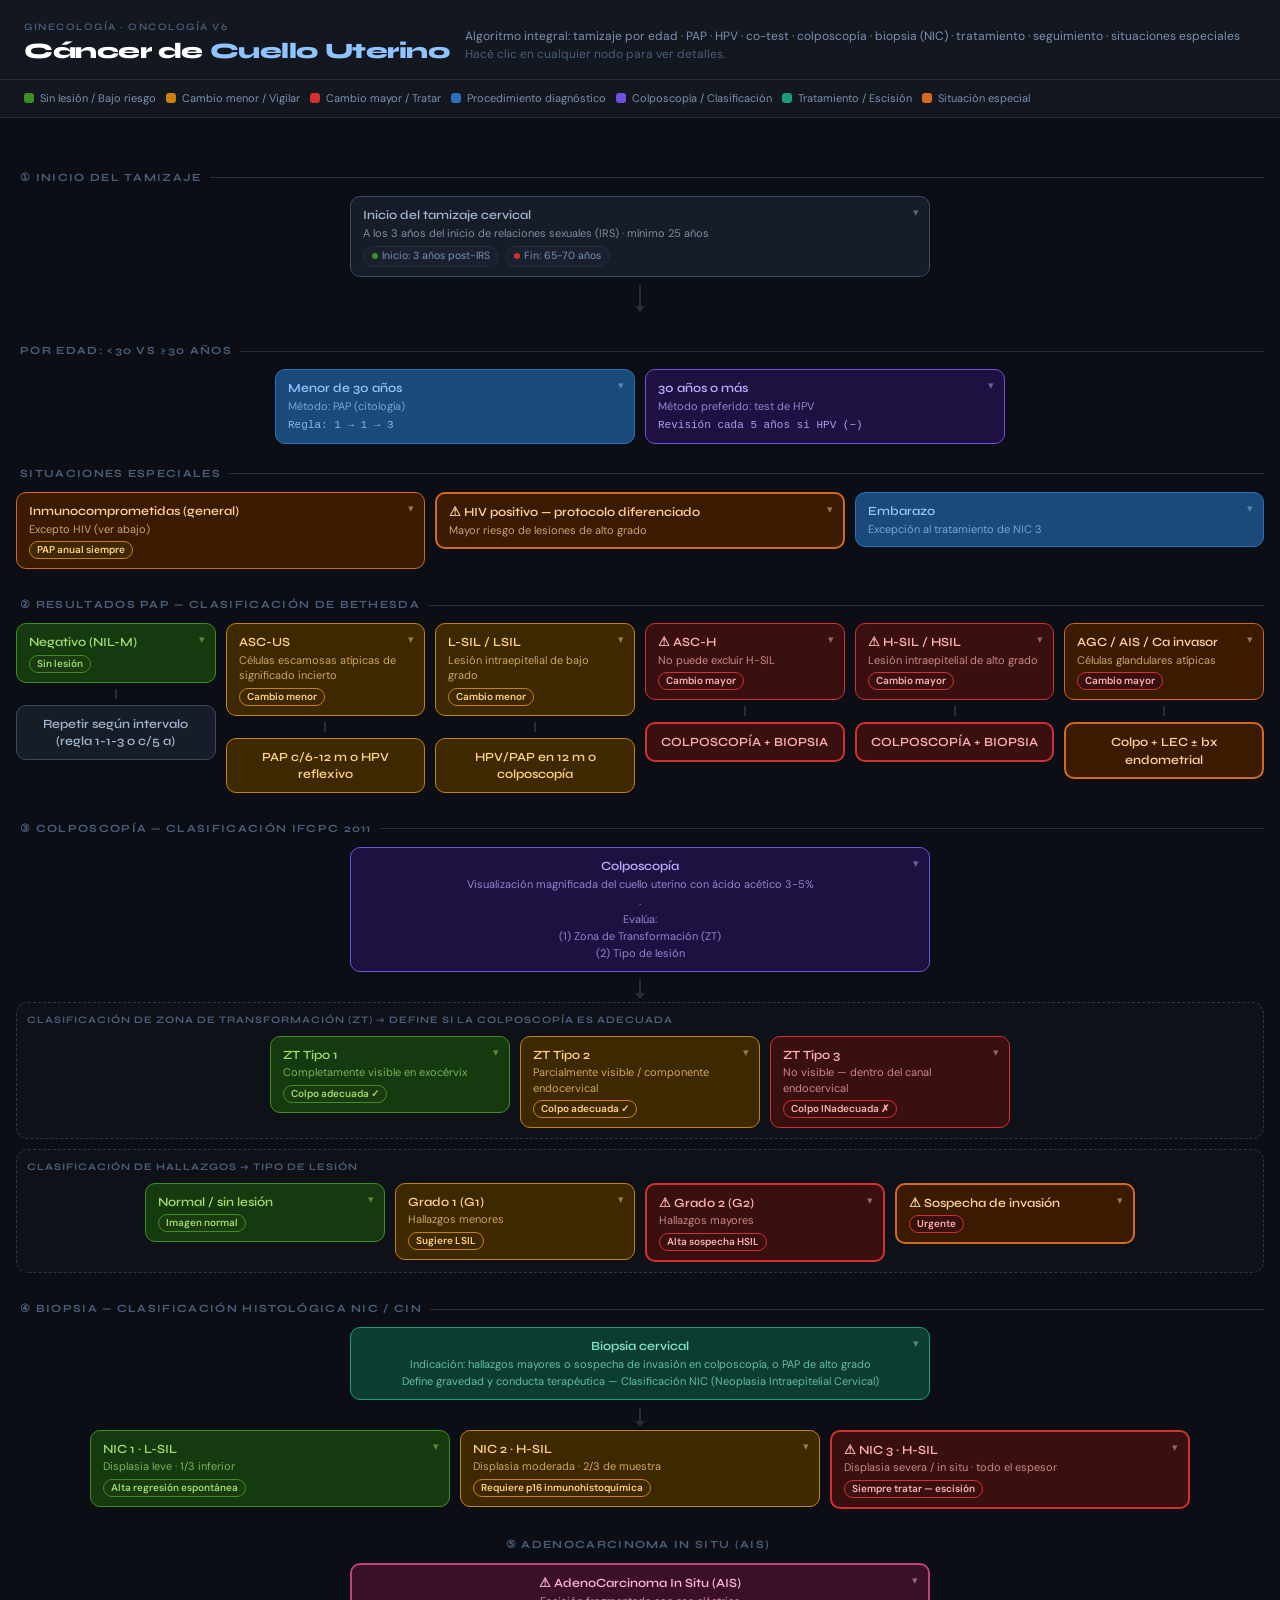
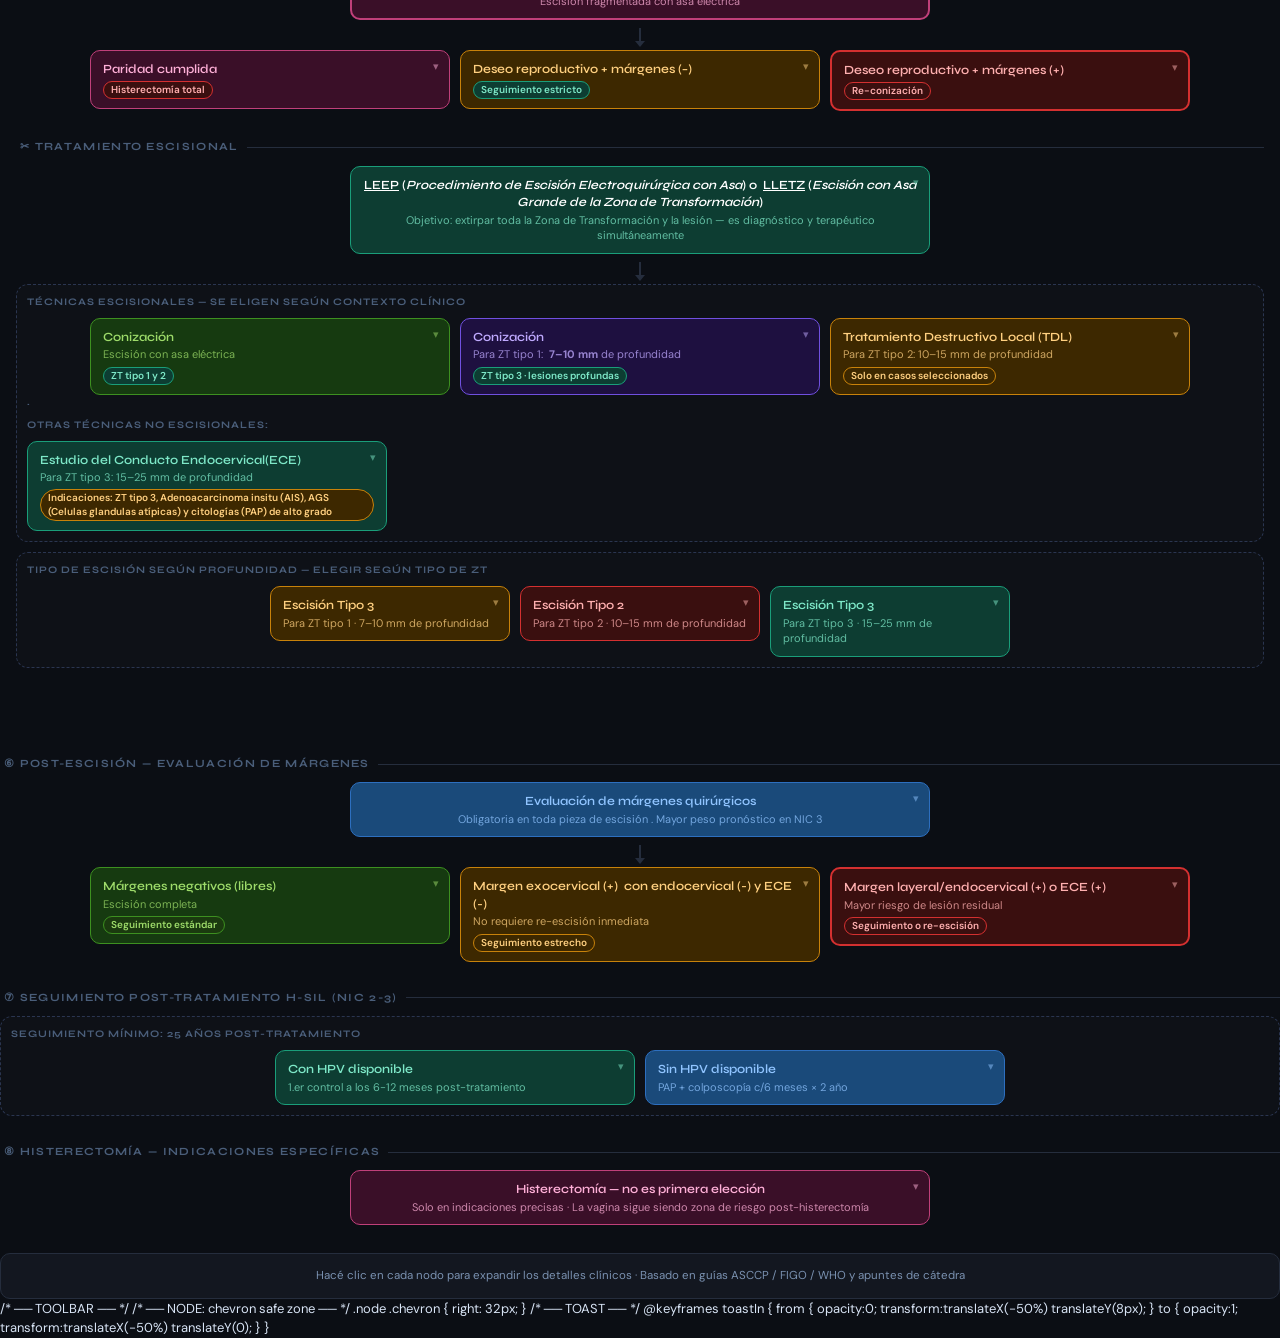
==== CA_Cuello_algoritmo_V6_subir.html @ 66d1fbc1 "Initial Commit" ====
<!DOCTYPE html>
<html lang="es"><head>
<meta charset="UTF-8">
<meta name="viewport" content="width=device-width, initial-scale=1.0">
<title>Algoritmo — Cáncer de Cuello Uterino</title>
<style>
@import url('https://fonts.googleapis.com/css2?family=Syne:wght@400;500;600;700;800&family=DM+Sans:ital,wght@0,300;0,400;0,500;0,600;1,400&display=swap');

*, *::before, *::after { box-sizing: border-box; margin: 0; padding: 0; }

:root {
  --bg: #0b0e14;
  --bg2: #131720;
  --bg3: #1a2030;
  --border: #252d3d;
  --text: #d8e4f5;
  --text2: #7a91b0;
  --text3: #4a5e7a;

  --blue:   #1a4a7a; --blue-b: #2d6fbf; --blue-t: #90c4ff;
  --teal:   #0d3d32; --teal-b: #1a9e7a; --teal-t: #7ee8c8;
  --green:  #163a10; --green-b: #3d9020; --green-t: #9edc6a;
  --amber:  #3d2800; --amber-b: #c8820a; --amber-t: #ffd080;
  --red:    #3a0f0f; --red-b:   #d43030; --red-t:   #ffb0b0;
  --coral:  #3a1a00; --coral-b: #d46a20; --coral-t: #ffcf9a;
  --purple: #1e1040; --purple-b:#7050e0; --purple-t:#c0aaff;
  --pink:   #3a0f28; --pink-b:  #c0407a; --pink-t:  #ffb0d8;
  --gray:   #161c28; --gray-b:  #3a4a60; --gray-t:  #a0b4cc;

  --r: 10px;
  --font-head: 'Syne', sans-serif;
  --font-body: 'DM Sans', sans-serif;
}

body {
  font-family: var(--font-body);
  font-size: 13px;
  color: var(--text);
  background: var(--bg);
  line-height: 1.5;
  min-height: 100vh;
}

/* ── HEADER ── */
.page-header {
  background: var(--bg2);
  border-bottom: 1px solid var(--border);
  padding: 20px 24px 16px;
  display: flex;
  align-items: flex-end;
  gap: 16px;
  flex-wrap: wrap;
}
.page-header h1 {
  font-family: var(--font-head);
  font-size: 22px;
  font-weight: 800;
  color: #fff;
  letter-spacing: -0.02em;
  line-height: 1.1;
}
.page-header h1 span { color: var(--blue-t); }
.page-header .subtitle {
  font-size: 12px;
  color: var(--text2);
  flex: 1 1 200px;
}

/* ── LEGEND ── */
.legend {
  display: flex;
  gap: 10px;
  flex-wrap: wrap;
  padding: 10px 24px;
  background: var(--bg2);
  border-bottom: 1px solid var(--border);
}
.leg-item {
  display: flex;
  align-items: center;
  gap: 6px;
  font-size: 11px;
  color: var(--text2);
}
.leg-dot {
  width: 10px; height: 10px;
  border-radius: 3px;
  flex-shrink: 0;
}

/* ── LAYOUT ── */
.wrap { max-width: 1280px; margin: 0 auto; padding: 24px 16px 60px; }

/* ── SECTION DIVIDER ── */
.section-title {
  font-family: var(--font-head);
  font-size: 11px;
  font-weight: 700;
  letter-spacing: 0.12em;
  text-transform: uppercase;
  color: var(--text3);
  margin: 28px 0 10px;
  padding-left: 4px;
  display: flex;
  align-items: center;
  gap: 8px;
}
.section-title::after {
  content: '';
  flex: 1;
  height: 1px;
  background: var(--border);
}

/* ── NODE ── */
.node {
  border-radius: var(--r);
  padding: 9px 12px;
  border: 1px solid transparent;
  cursor: pointer;
  transition: filter 0.15s, transform 0.1s;
  position: relative;
  line-height: 1.4;
}
.node:hover { filter: brightness(1.15); transform: translateY(-1px); }
.node .label { font-family: var(--font-head); font-size: 12.5px; font-weight: 600; }
.node .sub { font-size: 11px; opacity: .75; margin-top: 2px; }
.node .formula { font-size: 11px; font-family: monospace; margin-top: 4px; opacity: .9; }

.c-blue   { background: var(--blue);   border-color: var(--blue-b);   color: var(--blue-t); }
.c-teal   { background: var(--teal);   border-color: var(--teal-b);   color: var(--teal-t); }
.c-green  { background: var(--green);  border-color: var(--green-b);  color: var(--green-t); }
.c-amber  { background: var(--amber);  border-color: var(--amber-b);  color: var(--amber-t); }
.c-red    { background: var(--red);    border-color: var(--red-b);    color: var(--red-t); }
.c-coral  { background: var(--coral);  border-color: var(--coral-b);  color: var(--coral-t); }
.c-purple { background: var(--purple); border-color: var(--purple-b); color: var(--purple-t); }
.c-pink   { background: var(--pink);   border-color: var(--pink-b);   color: var(--pink-t); }
.c-gray   { background: var(--gray);   border-color: var(--gray-b);   color: var(--gray-t); }

/* ── BADGE ── */
.badge {
  display: inline-block;
  padding: 1px 7px;
  border-radius: 20px;
  font-size: 10px;
  font-weight: 600;
  margin-top: 4px;
}
.b-green  { background: #1b3a0f; color: #9edc6a; border: 1px solid #3d9020; }
.b-amber  { background: #3d2800; color: #ffd080; border: 1px solid #c8820a; }
.b-red    { background: #3a0f0f; color: #ffb0b0; border: 1px solid #d43030; }
.b-teal   { background: #0d3d32; color: #7ee8c8; border: 1px solid #1a9e7a; }
.b-blue   { background: #1a4a7a; color: #90c4ff; border: 1px solid #2d6fbf; }
.b-purple { background: #1e1040; color: #c0aaff; border: 1px solid #7050e0; }

/* ── EXPANDABLE DETAIL ── */
.detail {
  display: none;
  background: #0e1320;
  border: 1px solid var(--border);
  border-radius: 8px;
  padding: 10px 12px;
  margin-top: 6px;
  font-size: 12px;
  line-height: 1.65;
  color: var(--text);
  animation: fadeIn 0.15s ease;
}
.detail.open { display: block; }
.detail h5 {
  font-family: var(--font-head);
  font-size: 11px;
  font-weight: 700;
  letter-spacing: .06em;
  text-transform: uppercase;
  color: var(--text2);
  margin: 8px 0 4px;
}
.detail h5:first-child { margin-top: 0; }
.detail ul { padding-left: 18px; }
.detail li { margin-bottom: 3px; }
.detail b { color: #fff; font-weight: 600; }
.detail .highlight {
  background: #1a2540;
  border-left: 3px solid var(--blue-b);
  border-radius: 4px;
  padding: 6px 10px;
  margin: 6px 0;
  font-size: 11.5px;
}
.detail .warning {
  background: #3a0f0f44;
  border-left: 3px solid var(--red-b);
  border-radius: 4px;
  padding: 6px 10px;
  margin: 6px 0;
  font-size: 11.5px;
  color: var(--red-t);
}
.detail .ok {
  background: #163a1044;
  border-left: 3px solid var(--green-b);
  border-radius: 4px;
  padding: 6px 10px;
  margin: 6px 0;
  font-size: 11.5px;
  color: var(--green-t);
}

@keyframes fadeIn { from { opacity:0; transform: translateY(-4px); } to { opacity:1; transform:none; } }

/* ── ARROW ── */
.arrow {
  width: 2px;
  margin: 0 auto;
  background: var(--border);
  position: relative;
  flex-shrink: 0;
}
.arrow::after {
  content: '';
  position: absolute;
  bottom: -5px; left: -4px;
  width: 0; height: 0;
  border-left: 5px solid transparent;
  border-right: 5px solid transparent;
  border-top: 6px solid var(--border);
}
.arrow-sm { height: 14px; }
.arrow-md { height: 22px; }
.arrow-lg { height: 32px; }

/* ── BRANCH ROW ── */
.row {
  display: flex;
  gap: 10px;
  align-items: flex-start;
  justify-content: center;
  flex-wrap: wrap;
}
.col {
  display: flex;
  flex-direction: column;
  align-items: stretch;
  gap: 6px;
  flex: 1;
  min-width: 140px;
  max-width: 240px;
}
.col-wide {
  flex: 1;
  min-width: 200px;
  max-width: 360px;
}
.col-narrow {
  min-width: 120px;
  max-width: 180px;
}

/* ── GROUP BOX ── */
.group {
  border: 1px dashed #2a3550;
  border-radius: 12px;
  padding: 10px;
  background: rgba(255,255,255,0.015);
  width: 100%;
}
.group-label {
  font-family: var(--font-head);
  font-size: 10px;
  font-weight: 700;
  letter-spacing: .1em;
  text-transform: uppercase;
  color: var(--text3);
  margin-bottom: 8px;
}

/* ── CENTER BOX ── */
.center-box { max-width: 580px; margin: 0 auto; width: 100%; }

/* ── CONNECTOR ── */
.v-line {
  width: 2px;
  height: 10px;
  background: var(--border);
  margin: 0 auto;
}

/* ── SPECIAL CARDS ── */
.special-grid {
  display: grid;
  grid-template-columns: repeat(auto-fit, minmax(240px, 1fr));
  gap: 10px;
  width: 100%;
}

/* ── TABLE ── */
.mini-table {
  width: 100%;
  border-collapse: collapse;
  font-size: 11px;
  margin-top: 6px;
}
.mini-table th {
  font-family: var(--font-head);
  font-size: 10px;
  font-weight: 700;
  letter-spacing: .06em;
  text-transform: uppercase;
  color: var(--text3);
  padding: 4px 8px;
  border-bottom: 1px solid var(--border);
  text-align: left;
}
.mini-table td {
  padding: 4px 8px;
  border-bottom: 1px solid #1a2030;
  vertical-align: top;
}
.mini-table tr:last-child td { border-bottom: none; }

/* ── STEP INDICATOR ── */
.step-num {
  display: inline-flex;
  align-items: center;
  justify-content: center;
  width: 20px; height: 20px;
  background: var(--bg3);
  border: 1px solid var(--border);
  border-radius: 50%;
  font-family: var(--font-head);
  font-size: 10px;
  font-weight: 700;
  color: var(--text2);
  flex-shrink: 0;
  margin-right: 6px;
}

/* CHEVRON */
.node .chevron {
  position: absolute;
  top: 8px; right: 10px;
  font-size: 11px;
  opacity: .5;
  transition: transform 0.2s;
}
.node.expanded .chevron { transform: rotate(180deg); }

/* ── PILL LABEL ── */
.pill-row { display: flex; gap: 6px; flex-wrap: wrap; margin-top: 5px; }
.pill {
  display: inline-flex;
  align-items: center;
  gap: 4px;
  background: var(--bg3);
  border: 1px solid var(--border);
  border-radius: 20px;
  padding: 2px 8px;
  font-size: 10.5px;
  color: var(--text2);
}
.pill .dot { width: 6px; height: 6px; border-radius: 50%; }
.pill .dot-green  { background: var(--green-b); }
.pill .dot-amber  { background: var(--amber-b); }
.pill .dot-red    { background: var(--red-b); }
.pill .dot-blue   { background: var(--blue-b); }
.pill .dot-purple { background: var(--purple-b); }

/* TOC / NAV */
.toc {
  position: fixed;
  top: 80px; left: 12px;
  width: 130px;
  background: var(--bg2);
  border: 1px solid var(--border);
  border-radius: 10px;
  padding: 10px;
  z-index: 100;
  display: none;
}
@media (min-width: 1460px) { .toc { display: block; } }
.toc-title {
  font-family: var(--font-head);
  font-size: 9px;
  font-weight: 700;
  letter-spacing: .1em;
  text-transform: uppercase;
  color: var(--text3);
  margin-bottom: 8px;
}
.toc a {
  display: block;
  font-size: 10.5px;
  color: var(--text2);
  text-decoration: none;
  padding: 3px 0;
  border-left: 2px solid transparent;
  padding-left: 8px;
  transition: color 0.15s;
}
.toc a:hover { color: var(--text); border-left-color: var(--blue-b); }
</style>
</head>
<body>

<div class="page-header">
  <div>
    <div style="font-family:var(--font-head);font-size:10px;font-weight:600;letter-spacing:.15em;text-transform:uppercase;color:var(--text3);margin-bottom:4px">GINECOLOGÍA · ONCOLOGÍA V6</div>
    <h1 class="">Cáncer de <span>Cuello Uterino</span></h1>
  </div>
  <div class="subtitle">
    Algoritmo integral: tamizaje por edad · PAP · HPV · co-test · colposcopía · biopsia (NIC) · tratamiento · seguimiento · situaciones especiales<br>
    <span style="color:var(--text3)">Hacé clic en cualquier nodo para ver detalles. </span>
  </div>
  
</div>

<!-- LEGEND -->
<div class="legend">
  <div class="leg-item"><div class="leg-dot" style="background:var(--green-b)"></div> Sin lesión / Bajo riesgo</div>
  <div class="leg-item"><div class="leg-dot" style="background:var(--amber-b)"></div> Cambio menor / Vigilar</div>
  <div class="leg-item"><div class="leg-dot" style="background:var(--red-b)"></div> Cambio mayor / Tratar</div>
  <div class="leg-item"><div class="leg-dot" style="background:var(--blue-b)"></div> Procedimiento diagnóstico</div>
  <div class="leg-item"><div class="leg-dot" style="background:var(--purple-b)"></div> Colposcopía / Clasificación</div>
  <div class="leg-item"><div class="leg-dot" style="background:var(--teal-b)"></div> Tratamiento / Escisión</div>
  <div class="leg-item"><div class="leg-dot" style="background:var(--coral-b)"></div> Situación especial</div>
</div>

<div class="wrap">

<!-- ═══════════════════════════════════════
     SECCIÓN 1 — INICIO DEL TAMIZAJE
═══════════════════════════════════════ -->
<div id="s1" class="section-title">① Inicio del tamizaje</div>

<div style="display:flex;flex-direction:column;align-items:center;width:100%;gap:0">

  <!-- INICIO -->
  <div class="center-box">
    <div class="node c-gray" onclick="tog(this,'d-inicio')">
      <div class="label">Inicio del tamizaje cervical</div>
      <div class="sub">A los 3 años del inicio de relaciones sexuales (IRS) · mínimo 25 años</div>
      <div class="pill-row">
        <span class="pill"><span class="dot dot-green"></span>Inicio: 3 años post-IRS</span>
        <span class="pill"><span class="dot dot-red"></span>Fin: 65-70 años</span>
      </div>
      <span class="chevron">▾</span>
    </div>
    <div id="d-inicio" class="detail">
      <h5>Cuándo NO tamizar</h5>
      <ul>
        <li>Menores de 25 años (aunque inicio sexual precoz)</li>
        <li>Mayores de <b>65 años</b> si usaron HPV y tuvieron 2 HPV negativos consecutivos (separados 5 años c/u)</li>
        <li>Mayores de <b>70 años</b> si solo usaron PAP y tuvieron 3 PAP negativos en los últimos 10 años</li>
        <li>Histerectomía total por causa benigna (sin cuello residual)</li>
      </ul>
      <h5>Finalización del tamizaje</h5>
      <ul>
        <li><b>Con HPV:</b> 65 años — 2 HPV (-) consecutivos separados por 5 años cada uno</li>
        <li><b>Solo PAP:</b> 70 años — 3 PAP (-) en últimos 10 años (1 cada 3 años)</li>
      </ul>
    </div>
  </div>

  <div class="arrow arrow-md" style="margin:8px auto"></div>

  <!-- BIFURCACIÓN POR EDAD -->
  <div id="s1-edad" class="section-title" style="width:100%">Por edad: &lt;30 vs ≥30 años</div>
  <div class="row" style="width:100%;align-items:flex-start">

    <!-- < 30 AÑOS -->
    <div class="col col-wide">
      <div class="node c-blue" onclick="tog(this,'d-lt30')">
        <div class="label">Menor de 30 años</div>
        <div class="sub">Método: PAP (citología)</div>
        <div class="formula">Regla: 1 → 1 → 3</div>
        <span class="chevron">▾</span>
      </div>
      <div id="d-lt30" class="detail">
        <div class="highlight">PAP año 1 → PAP año 2 → PAP a los 3 años del 2.° → cada 3 años</div>
        <ul>
          <li>Alta prevalencia de HPV transitorio que se resuelve espontáneamente → no se recomienda test HPV aislado ni co-test</li>
          <li>No usar HPV como cribado primario en menores de 30 años</li>
        </ul>
        <h5>Resultados del PAP &lt;30</h5>
        <ul>
          <li><b>PAP (−):</b> aplicar regla 1-1-3</li>
          <li><b>Cambios menores</b> (ASC-US, LSIL): repetir PAP a los 6 meses</li>
          <li><b>Cambios mayores</b> (ASC-H, HSIL, AGC): derivar a colposcopía + biopsia</li>
        </ul>
      </div>
    </div>

    <!-- ≥ 30 AÑOS -->
    <div class="col col-wide">
      <div class="node c-purple" onclick="tog(this,'d-gte30')">
        <div class="label">30 años o más</div>
        <div class="sub">Método preferido: test de HPV</div>
        <div class="formula">Revisión cada 5 años si HPV (−)</div>
        <span class="chevron">▾</span>
      </div>
      <div id="d-gte30" class="detail">
        <h5>Si solo hay PAP disponible</h5>
        <div class="ok">Aplica la regla 1-1-3 (igual que &lt;30 años)</div>
        <h5>Si hay co-test disponible (HPV + PAP)</h5>
        <ul>
          <li>Solo se leen los PAP con HPV (+)</li>
          <li>Si ambos (−): repetir en <b>5 años</b></li>
        </ul>
        <h5>Algoritmo HPV primario ≥30</h5>
        <ul>
          <li>HPV (−) → repetir en <b>5 años</b></li>
          <li>HPV (+) → solicitar PAP</li>
          <li>HPV (+) + PAP (+) → <b>colposcopía</b></li>
          <li>HPV (+) + PAP (−) → repetir HPV en <b>12 meses</b></li>
          <ul>
            <li>HPV (+) a los 12 m → <b>colposcopía</b></li>
            <li>HPV (−) a los 12 m → HPV en <b>5 años</b></li>
          </ul>
          <li>HPV (+) + PAP anormal (cualquier resultado no negativo por Bethesda) → <b>colposcopía</b></li>
        </ul>
      </div>
    </div>

  </div><!-- /row edad -->

</div><!-- /flex-column s1 -->

<!-- ── SEPARADOR SITUACIONES ESPECIALES ── -->
<div class="section-title" style="width:100%;margin-top:22px">Situaciones especiales</div>

<!-- 3 nodos en fila horizontal -->
<div class="special-grid">

    <!-- INMUNOCOMPROMETIDOS -->
    <div>
      <div class="node c-coral" onclick="tog(this,'d-inmuno')">
        <div class="label">Inmunocomprometidas (general)</div>
        <div class="sub">Excepto HIV (ver abajo)</div>
        <span class="badge b-amber">PAP anual siempre</span>
        <span class="chevron">▾</span>
      </div>
      <div id="d-inmuno" class="detail">
        <div class="warning">PAP siempre anual — independientemente de la edad o resultado anterior</div>
        <ul>
          <li>No se aplica el intervalo de 3 o 5 años</li>
          <li>Cualquier resultado anormal → colposcopía directa</li>
        </ul>
      </div>
    </div>

    <!-- VIH -->
    <div>
      <div class="node c-coral" onclick="tog(this,'d-vih')" style="border-width:2px">
        <div class="label">⚠ HIV positivo — protocolo diferenciado</div>
        <div class="sub">Mayor riesgo de lesiones de alto grado</div>
        <span class="chevron">▾</span>
      </div>
      <div id="d-vih" class="detail">
        <h5>Inicio del tamizaje</h5>
        <ul>
          <li>Se inicia en función de la edad (&lt;30 / ≥30 años) <b>al año del IRS</b> (no espera 3 años como las inmunocompetentes)</li>
        </ul>
        <h5>Primer año</h5>
        <ul>
          <li>PAP al diagnóstico de HIV, a los 6 meses y a los 12 meses</li>
          <li>Si ambos normales → PAP <b>anual de por vida</b> (no ampliar a 3 o 5 años)</li>
        </ul>
        <h5>Resultados</h5>
        <ul>
          <li>Cualquier resultado anormal (incluso ASC-US) → <b>colposcopía directa</b></li>
          <li>NIC 1 en HIV (+): seguimiento estrecho PAP + colposcopía c/6-12 meses (no observación pura)</li>
          <li>NIC 2-3: tratamiento igual que inmunocompetente, pero seguimiento más intensivo post-escisión</li>
        </ul>
        <div class="highlight">Vacuna HPV puede ofrecerse hasta los 45 años en inmunocomprometidas</div>
      </div>
    </div>

    <!-- EMBARAZO -->
    <div>
      <div class="node c-blue" onclick="tog(this,'d-embarazo')">
        <div class="label">Embarazo</div>
        <div class="sub">Excepción al tratamiento de NIC 3</div>
        <span class="chevron">▾</span>
      </div>
      <div id="d-embarazo" class="detail">
        <ul>
          <li>NIC 3 durante el embarazo: <b>única excepción</b> en que la observación es aceptable</li>
          <li>Colposcopía y biopsia pueden realizarse durante el embarazo (cuidado con el sangrado)</li>
          <li>No se realiza LEEP ni conización durante el embarazo salvo sospecha de invasión</li>
          <li>Re-evaluar a las 6-8 semanas post-parto</li>
        </ul>
      </div>
    </div>

</div><!-- /special-grid situaciones especiales -->

<!-- ═══════════════════════════════════════
     SECCIÓN 2 — RESULTADOS PAP (BETHESDA)
═══════════════════════════════════════ -->
<div id="s2" class="section-title">② Resultados PAP — Clasificación de Bethesda</div>

<div class="row" style="align-items:flex-start">

  <!-- NIL-M -->
  <div class="col">
    <div class="node c-green" onclick="tog(this,'d-nilm')">
      <div class="label">Negativo (NIL-M)</div>
      <span class="badge b-green">Sin lesión</span>
      <span class="chevron">▾</span>
    </div>
    <div id="d-nilm" class="detail">
      <ul>
        <li>Sin lesión ni malignidad</li>
        <li>Puede incluir cambios inflamatorios, atrofia, microorganismos (Trichomonas, Cándida, VB)</li>
      </ul>
      <div class="ok"><b>Conducta:</b> continuar tamizaje según edad y método</div>
    </div>
    <div class="v-line"></div>
    <div class="node c-gray" style="text-align:center;font-size:11px"><div class="label">Repetir según intervalo (regla 1-1-3 o c/5 a)</div></div>
  </div>

  <!-- ASC-US -->
  <div class="col">
    <div class="node c-amber" onclick="tog(this,'d-ascus')">
      <div class="label">ASC-US</div>
      <div class="sub">Células escamosas atípicas de significado incierto</div>
      <span class="badge b-amber">Cambio menor</span>
      <span class="chevron">▾</span>
    </div>
    <div id="d-ascus" class="detail">
      <ul>
        <li><b>Opción A:</b> HPV reflexivo → HPV(+): colposcopía; HPV(−): PAP en 3 años</li>
        <li><b>Opción B:</b> Co-test en 3 años</li>
        <li><b>Sin HPV disponible:</b> repetir PAP en 6–12 meses</li>
        <li>2 PAP repetidos ASC-US o LSIL → colposcopía</li>
      </ul>
    </div>
    <div class="v-line"></div>
    <div class="node c-amber" style="text-align:center;font-size:11px"><div class="label">PAP c/6-12 m o HPV reflexivo</div></div>
  </div>

  <!-- LSIL -->
  <div class="col">
    <div class="node c-amber" onclick="tog(this,'d-lsil')">
      <div class="label">L-SIL / LSIL</div>
      <div class="sub">Lesión intraepitelial de bajo grado</div>
      <span class="badge b-amber">Cambio menor</span>
      <span class="chevron">▾</span>
    </div>
    <div id="d-lsil" class="detail">
      <ul>
        <li><b>&lt;25 años:</b> observar, PAP en 12 meses (alto clearance espontáneo)</li>
        <li><b>25-30 años:</b> HPV reflexivo o PAP en 12 meses</li>
        <li><b>≥30 años:</b> co-test en 12 meses; si alterado → colposcopía</li>
        <li>Posmenopáusicas o inmunocomprometidas: colposcopía directa</li>
      </ul>
    </div>
    <div class="v-line"></div>
    <div class="node c-amber" style="text-align:center;font-size:11px"><div class="label">HPV/PAP en 12 m o colposcopía</div></div>
  </div>

  <!-- ASC-H -->
  <div class="col">
    <div class="node c-red" onclick="tog(this,'d-asch')">
      <div class="label">⚠ ASC-H</div>
      <div class="sub">No puede excluir H-SIL</div>
      <span class="badge b-red">Cambio mayor</span>
      <span class="chevron">▾</span>
    </div>
    <div id="d-asch" class="detail">
      <div class="warning">Colposcopía inmediata con biopsia dirigida — independiente del HPV</div>
      <ul>
        <li>No aceptable: repetir PAP ni esperar 6 meses</li>
        <li>Colposcopía sin lesión visible → LEC (legrado endocervical)</li>
        <li>HPV puede pedirse pero NO cambia conducta: siempre → colposcopía</li>
      </ul>
    </div>
    <div class="v-line"></div>
    <div class="node c-red" style="text-align:center;font-size:11.5px;border-width:2px"><div class="label">COLPOSCOPÍA + BIOPSIA</div></div>
  </div>

  <!-- HSIL -->
  <div class="col">
    <div class="node c-red" onclick="tog(this,'d-hsil')">
      <div class="label">⚠ H-SIL / HSIL</div>
      <div class="sub">Lesión intraepitelial de alto grado</div>
      <span class="badge b-red">Cambio mayor</span>
      <span class="chevron">▾</span>
    </div>
    <div id="d-hsil" class="detail">
      <ul>
        <li>Colposcopía inmediata con biopsia dirigida</li>
        <li>Si colposcopía adecuada sin lesión → LEC obligatorio</li>
        <li>Opción "ver y tratar" (LEEP inmediato) en casos seleccionados con alta sospecha NIC 3</li>
      </ul>
    </div>
    <div class="v-line"></div>
    <div class="node c-red" style="text-align:center;font-size:11.5px;border-width:2px"><div class="label">COLPOSCOPÍA + BIOPSIA</div></div>
  </div>

  <!-- AGC -->
  <div class="col">
    <div class="node c-coral" onclick="tog(this,'d-agc')">
      <div class="label">AGC / AIS / Ca invasor</div>
      <div class="sub">Células glandulares atípicas</div>
      <span class="badge b-red">Cambio mayor</span>
      <span class="chevron">▾</span>
    </div>
    <div id="d-agc" class="detail">
      <ul>
        <li><b>AGC:</b> colposcopía + LEC ± biopsia endometrial (≥35 a o sangrado anormal)</li>
        <li><b>AIS:</b> conización diagnóstica</li>
        <li><b>Carcinoma invasor:</b> derivación urgente a oncología ginecológica</li>
      </ul>
    </div>
    <div class="v-line"></div>
    <div class="node c-coral" style="text-align:center;font-size:11px;border-width:2px"><div class="label">Colpo + LEC ± bx endometrial</div></div>
  </div>

</div><!-- /row bethesda -->


<!-- ═══════════════════════════════════════
     SECCIÓN 3 — COLPOSCOPÍA
═══════════════════════════════════════ -->
<div id="s3" class="section-title">③ Colposcopía — Clasificación IFCPC 2011</div>

<div style="display:flex;flex-direction:column;align-items:center;width:100%">

  <div class="center-box">
    <div class="node c-purple" onclick="tog(this,'d-colpo-def')" style="text-align:center">
      <div class="label">Colposcopía</div>
      <div class="sub">Visualización magnificada del cuello uterino con ácido acético 3-5%</div>
      <div class="sub">.</div>
      <div class="sub">Evalúa: </div>
      <div class="sub">(1) Zona de Transformación (ZT)</div>
      <div class="sub">(2) Tipo de lesión</div>
      <span class="chevron">▾</span>
    </div>
    <div id="d-colpo-def" class="detail">
      <h5>¿Por qué es importante la Zona de Transformación?</h5>
      <p style="font-size:12px">La ZT es el área donde el epitelio escamoso cervical reemplaza al epitelio columnar (metaplasia). Esta zona es susceptible a infección por HPV y es el sitio de origen de las lesiones cervicales.</p>
    </div>
  </div>

  <div class="arrow arrow-sm" style="margin:8px auto"></div>

  <!-- ZT -->
  <div class="group" style="margin-bottom:10px">
    <div class="group-label">Clasificación de Zona de Transformación (ZT) → define si la colposcopía es adecuada</div>
    <div class="row">
      <div class="col">
        <div class="node c-green" onclick="tog(this,'d-zt1')">
          <div class="label">ZT Tipo 1</div>
          <div class="sub">Completamente visible en exocérvix</div>
          <span class="badge b-green">Colpo adecuada ✓</span>
          <span class="chevron">▾</span>
        </div>
        <div id="d-zt1" class="detail">La zona de transformación es completamente visible en el ectocérvix. <b>Colposcopía adecuada / satisfactoria.</b> Lo más favorable para el diagnóstico.</div>
      </div>
      <div class="col">
        <div class="node c-amber" onclick="tog(this,'d-zt2')">
          <div class="label">ZT Tipo 2</div>
          <div class="sub">Parcialmente visible / componente endocervical</div>
          <span class="badge b-amber">Colpo adecuada ✓</span>
          <span class="chevron">▾</span>
        </div>
        <div id="d-zt2" class="detail">La ZT tiene un componente endocervical pero puede visualizarse con maniobras. <b>Colposcopía adecuada.</b></div>
      </div>
      <div class="col">
        <div class="node c-red" onclick="tog(this,'d-zt3')">
          <div class="label">ZT Tipo 3</div>
          <div class="sub">No visible — dentro del canal endocervical</div>
          <span class="badge b-red">Colpo INadecuada ✗</span>
          <span class="chevron">▾</span>
        </div>
        <div id="d-zt3" class="detail">
          <div class="warning">La ZT no es visible. Colposcopía <b>inadecuada / insatisfactoria.</b></div>
          <p style="font-size:12px">Considerar: <b>LEC (legrado endocervical)</b> o <b>conización diagnóstica</b> según contexto. Importante para la toma de decisiones en tratamiento (ver sección NIC 2).</p>
        </div>
      </div>
    </div>
  </div>

  <!-- HALLAZGOS -->
  <div class="group">
    <div class="group-label">Clasificación de hallazgos → tipo de lesión</div>
    <div class="row" style="align-items:flex-start">
      <div class="col">
        <div class="node c-green" onclick="tog(this,'d-colpo-normal')">
          <div class="label">Normal / sin lesión</div>
          <span class="badge b-green">Imagen normal</span>
          <span class="chevron">▾</span>
        </div>
        <div id="d-colpo-normal" class="detail">Epitelio sin alteraciones. Si el PAP fue ASC-H o HSIL y la colposcopía es normal → <b>LEC obligatorio.</b> Seguimiento con co-test en 12 meses.</div>
      </div>
      <div class="col">
        <div class="node c-amber" onclick="tog(this,'d-colpo-g1')">
          <div class="label">Grado 1 (G1)</div>
          <div class="sub">Hallazgos menores</div>
          <span class="badge b-amber">Sugiere LSIL</span>
          <span class="chevron">▾</span>
        </div>
        <div id="d-colpo-g1" class="detail">
          <ul>
            <li>Epitelio acetoblanco tenue, de aparición lenta</li>
            <li>Mosaico fino, punteado fino</li>
            <li>Bordes irregulares, geográficos</li>
          </ul>
          <p style="font-size:12px;margin-top:4px">Biopsia dirigida de la lesión más significativa. Esperar resultado histológico antes de decidir tratamiento.</p>
        </div>
      </div>
      <div class="col">
        <div class="node c-red" onclick="tog(this,'d-colpo-g2')" style="border-width:2px">
          <div class="label">⚠ Grado 2 (G2)</div>
          <div class="sub">Hallazgos mayores</div>
          <span class="badge b-red">Alta sospecha HSIL</span>
          <span class="chevron">▾</span>
        </div>
        <div id="d-colpo-g2" class="detail">
          <div class="warning">SIEMPRE requiere biopsia sin excepción</div>
          <ul>
            <li>Epitelio acetoblanco <b>denso</b>, aparición rápida</li>
            <li>Punteado <b>grueso</b>, mosaico <b>grueso</b></li>
            <li>Bordes bien definidos y elevados</li>
            <li>Signo de cresta, borde interno</li>
          </ul>
          <p style="font-size:12px;margin-top:4px">Lesiones G2 corresponden con alta frecuencia a NIC 2-3.</p>
        </div>
      </div>
      <div class="col">
        <div class="node c-coral" onclick="tog(this,'d-colpo-inv')" style="border-width:2px">
          <div class="label">⚠ Sospecha de invasión</div>
          <span class="badge b-red">Urgente</span>
          <span class="chevron">▾</span>
        </div>
        <div id="d-colpo-inv" class="detail">
          <div class="warning">Biopsia inmediata + derivación urgente a oncología ginecológica</div>
          <ul>
            <li>Vasos atípicos</li>
            <li>Lesión exofítica, ulcerada, necrótica</li>
            <li>No esperar seguimiento</li>
          </ul>
        </div>
      </div>
    </div>
  </div>

</div><!-- /colpo section -->


<!-- ═══════════════════════════════════════
     SECCIÓN 4 — BIOPSIA / NIC
═══════════════════════════════════════ -->
<div id="s4" class="section-title">④ Biopsia — Clasificación histológica NIC / CIN</div>

<div style="display:flex;flex-direction:column;align-items:center;width:100%">

  <div class="center-box">
    <div class="node c-teal" onclick="tog(this,'d-bx-def')" style="text-align:center">
      <div class="label">Biopsia cervical</div>
      <div class="sub">Indicación: hallazgos mayores o sospecha de invasión en colposcopía, o PAP de alto grado</div>
      <div class="sub">Define gravedad y conducta terapéutica — Clasificación NIC (Neoplasia Intraepitelial Cervical)</div>
      <span class="chevron">▾</span>
    </div>
    <div id="d-bx-def" class="detail">
      <table class="mini-table">
        <tbody><tr><th>NIC</th><th>Nombre</th><th>Extensión en muestra</th><th>Regresión espontánea</th></tr>
        <tr><td><b>NIC 1</b></td><td>L-SIL displasia leve</td><td>1/3 inferior</td><td style="color:var(--green-t)">Alta (75% en &lt;25 a; 90% en &gt;25 a)</td></tr>
        <tr><td><b>NIC 2</b></td><td>H-SIL displasia moderada</td><td>2/3 de la muestra</td><td style="color:var(--amber-t)">Variable — requiere p16</td></tr>
        <tr><td><b>NIC 3</b></td><td>H-SIL displasia severa/in situ</td><td>Todo el espesor</td><td style="color:var(--red-t)">Baja — alto riesgo de progresión</td></tr>
        <tr><td><b>Ca invasor</b></td><td>Carcinoma</td><td>Pasó membrana basal</td><td style="color:var(--red-t)">No aplica — tratar</td></tr>
      </tbody></table>
    </div>
  </div>

  <div class="arrow arrow-sm" style="margin:8px auto"></div>

  <div class="row" style="width:100%;align-items:flex-start">

    <!-- NIC 1 -->
    <div class="col col-wide">
      <div class="node c-green" onclick="tog(this,'d-nic1')">
        <div class="label">NIC 1 · L-SIL</div>
        <div class="sub">Displasia leve · 1/3 inferior</div>
        <span class="badge b-green">Alta regresión espontánea</span>
        <span class="chevron">▾</span>
      </div>
      <div id="d-nic1" class="detail">
        <div class="ok">Conducta: Observación y seguimiento (NO tratamiento de rutina)</div>
        <ul>
          <li>Control en <b>12 meses</b> → regresa al inicio del algoritmo de tamizaje</li>
          <li>&lt;25 años: regresión ~75%</li>
          <li>&gt;25 años: regresión ~90%</li>
          <li>Si persiste ≥24 meses sin regresión → considerar tratamiento</li>
        </ul>
      </div>
    </div>

    <!-- NIC 2 -->
    <div class="col col-wide">
      <div class="node c-amber" onclick="tog(this,'d-nic2')">
        <div class="label">NIC 2 · H-SIL</div>
        <div class="sub">Displasia moderada · 2/3 de muestra</div>
        <span class="badge b-amber">Requiere p16 inmunohistoquímica</span>
        <span class="chevron">▾</span>
      </div>
      <div id="d-nic2" class="detail">
        <div class="highlight"><b>Paso 1:</b> Solicitar p16 (marcador IHQ que confirma alto grado = integración viral)</div>
        <h5>Según p16:</h5>
        <ul>
          <li><b>p16 (−):</b> tratar como L-SIL (NIC 1)</li>
          <li><b>p16 (+) o no disponible:</b> es un verdadero NIC 2 → ver abajo</li>
        </ul>
        <h5>NIC 2 verdadero — según edad:</h5>
        <p style="font-size:12px"><b>&lt;25 años:</b></p>
        <ul>
          <li><b>ZT tipo 1 o 2:</b> seguimiento PAP + colposcopía c/6 meses × 2 años (regresión ~75%)</li>
          <li><b>ZT tipo 3:</b> tratamiento escisional (conización) — no se ve la lesión completa</li>
        </ul>
        <p style="font-size:12px;margin-top:6px"><b>≥25 años:</b></p>
        <ul>
          <li><b>ZT tipo 1 o 2:</b> tratamiento escisional mediante LEEP (preferible) — observación es "aceptable" según contexto</li>
          <li><b>ZT tipo 3:</b> tratamiento escisional mediante conización</li>
        </ul>
      </div>
    </div>

    <!-- NIC 3 -->
    <div class="col col-wide">
      <div class="node c-red" onclick="tog(this,'d-nic3')" style="border-width:2px">
        <div class="label">⚠ NIC 3 · H-SIL</div>
        <div class="sub">Displasia severa / in situ · todo el espesor</div>
        <span class="badge b-red">Siempre tratar — escisión</span>
        <span class="chevron">▾</span>
      </div>
      <div id="d-nic3" class="detail">
        <div class="warning">La observación NUNCA es aceptable en NIC 3 (excepción única: embarazo)</div>
        <h5>Tratamiento:</h5>
        <p style="font-size:12px"><b>1) Escisional (preferente):</b></p>
        <ul>
          <li>LEEP o conización — elegir técnica según contexto, profundidad y márgenes</li>
        </ul>
        <p style="font-size:12px;margin-top:4px"><b>2) Tratamiento Destructivo Local (TDL):</b></p>
        <ul>
          <li><b>Aceptable si:</b> el procedimiento es diagnóstico y terapéutico simultáneamente</li>
          <li><b>NO aceptable si:</b> lesión penetra canal endocervical (ZT tipo 3), no se puede abarcar completamente, o se sospecha invasión</li>
        </ul>
      </div>
    </div>

  </div><!-- /row NIC -->


<!-- ═══════════════════════════════════════
     SECCIÓN 5 — ADENOCARCINOMA IN SITU (AIS)
═══════════════════════════════════════ -->
<div id="s5" class="section-title">⑤ Adenocarcinoma in situ (AIS)</div>

<div class="center-box">
  <div class="node c-pink" onclick="tog(this,'d-ais')" style="text-align:center;border-width:2px">
    <div class="label">⚠ AdenoCarcinoma In Situ (AIS)</div>
    <div class="sub">Escisión fragmentada con asa eléctrica</div>
    <span class="chevron">▾</span>
  </div>
  <div id="d-ais" class="detail">
    <div class="warning">Los márgenes negativos NO garantizan resección completa (skip lesions). No se hace biopsia dirigida — se necesita pieza completa.</div>
    <h5>Procedimiento diagnóstico Y terapéutico: CONIZACIÓN</h5>
    <p style="font-size:12px">La conización confirma el diagnóstico, descarta invasión y evalúa márgenes.</p>
    <h5>Conducta según deseo reproductivo y márgenes:</h5>
  </div>
</div>

<div class="arrow arrow-sm" style="margin:8px auto"></div>

<div class="row" style="width:100%;align-items:flex-start">
  <div class="col col-wide">
    <div class="node c-pink" onclick="tog(this,'d-ais-pari')">
      <div class="label">Paridad cumplida</div>
      <span class="badge b-red">Histerectomía total</span>
      <span class="chevron">▾</span>
    </div>
    <div id="d-ais-pari" class="detail">Histerectomía total. Tratamiento definitivo.</div>
  </div>
  <div class="col col-wide">
    <div class="node c-amber" onclick="tog(this,'d-ais-repro-neg')">
      <div class="label">Deseo reproductivo + márgenes (−)</div>
      <span class="badge b-teal">Seguimiento estricto</span>
      <span class="chevron">▾</span>
    </div>
    <div id="d-ais-repro-neg" class="detail">
          <ul>
            <li>&nbsp;Utilizan un asa de alambre fino con corriente eléctrica para eliminar células anormales o precancerosas (NIC2, NIC3, CIN2-3) del cuello uterino.&nbsp;</li><li>Procedimiento: Ambulatorio, menor sangrado, menos agresivo.&nbsp;Se realiza bajo anestesia local en consultorio, dura unos 15 minutos.</li>
            <li><b>Finalidad:</b> Diagnóstica (evaluar tejido) y terapéutica (eliminar lesiones).</li><li><b>Recuperación: </b>Generalmente rápida, con indicaciones de reposo relativo y abstinencia de relaciones sexuales por unas semanas.</li><li><b>Riesgos: </b>Poco frecuentes, pero incluyen sangrado, infección, o estrechamiento del cuello uterino (estenosis).</li><li>✅ Preserva mejor la fertilidad</li><li>Indicado para <b>ZT tipo 1 y 2</b></li>
          </ul>
          <div class="warning"><span style="color: rgb(216, 228, 245); font-size: 13px; background-color: rgb(19, 23, 32);">❌&nbsp;</span><b>LO MALO: </b>Fragmenta la pieza resecada → dificulta la evaluación de márgenes</div>
        </div>
  </div>
  <div class="col col-wide">
    <div class="node c-red" onclick="tog(this,'d-ais-repro-pos')" style="border-width:2px">
      <div class="label">Deseo reproductivo + márgenes (+)</div>
      <span class="badge b-red">Re-conización</span>
      <span class="chevron">▾</span>
    </div>
    <div id="d-ais-repro-pos" class="detail">
          <ul>
            <li>Reseca una pieza en forma de cono, íntegra</li><li>✅ Asegura mejor evaluación de márgenes</li><li>✅Indicada para: ZT tipo 3, lesiones profundas, sospecha de invasión, AIS</li>
            <li>❌Mayor sangrado, más agresiva</li>
          </ul><div><br></div>
          <div class="highlight">La conización no es una biopsia — es un procedimiento diagnóstico Y terapéutico.</div>
        </div>
  </div>
</div>

</div><!-- end s4/s5 container -->


<!-- ═══════════════════════════════════════
     SECCIÓN 5b — TRATAMIENTO ESCISIONAL
═══════════════════════════════════════ -->
<div id="s5b" class="section-title">✂ Tratamiento Escisional</div>

<div style="display:flex;flex-direction:column;align-items:center;width:100%">

  <div class="center-box">
    <div class="node c-teal" onclick="tog(this,'d-escision-def')" style="text-align:center">
      <div class="label"><font color="#ffffff"><u style="">LEEP</u> (<i style="">Procedimiento de Escisión Electroquirúrgica con Asa</i>) o&nbsp; <u style="">LLETZ</u> (<i style="">Escisión con Asa Grande de la Zona de Transformación</i>)</font></div>
      <div class="sub">Objetivo: extirpar toda la Zona de Transformación y la lesión — es diagnóstico y terapéutico simultáneamente</div>
      <span class="chevron">▾</span>
    </div>
    <div id="d-escision-def" class="detail">
      <h5>Indicaciones</h5>
      <ul>
        <li>Lesiones de alto grado: <b>NIC 2 y NIC 3</b></li>
        <li>Colposcopía insatisfactoria: <b>ZT tipo 3</b></li>
        <li>Sospecha de invasión</li>
        <li><b>Discordancia citohistológica</b> (ej.: ASC-H con biopsia NIC 1)</li>
      </ul>
      <div class="warning">Antes de realizar histerectomía por cualquier indicación, siempre descartar carcinoma invasor mediante conización previa — para no infratratar una lesión invasora no diagnosticada.</div>
    </div>
  </div>

  <div class="arrow arrow-sm" style="margin:8px auto"></div>

  <!-- TÉCNICAS -->
  <div class="group" style="margin-bottom:10px">
    <div class="group-label">Técnicas escisionales — se eligen según contexto clínico</div>
    <div class="row" style="align-items:flex-start">

      <!-- LEEP -->
      <div class="col col-wide">
        <div class="node c-green" onclick="tog(this,'d-leep')">
          <div class="label">Conización</div>
          <div class="sub">Escisión con asa eléctrica</div>
          <span class="badge b-teal">ZT tipo 1 y 2</span>
          <span class="chevron">▾</span>
        </div>
        <div id="d-leep" class="detail">
          <ul>
            <li>&nbsp;Utilizan un asa de alambre fino con corriente eléctrica para eliminar células anormales o precancerosas (NIC2, NIC3, CIN2-3) del cuello uterino.&nbsp;</li><li>Procedimiento: Ambulatorio, menor sangrado, menos agresivo.&nbsp;Se realiza bajo anestesia local en consultorio, dura unos 15 minutos.</li>
            <li><b>Finalidad:</b> Diagnóstica (evaluar tejido) y terapéutica (eliminar lesiones).</li><li><b>Recuperación: </b>Generalmente rápida, con indicaciones de reposo relativo y abstinencia de relaciones sexuales por unas semanas.</li><li><b>Riesgos: </b>Poco frecuentes, pero incluyen sangrado, infección, o estrechamiento del cuello uterino (estenosis).</li><li>✅ Preserva mejor la fertilidad</li><li>Indicado para <b>ZT tipo 1 y 2</b></li>
          </ul>
          <div class="warning"><span style="color: rgb(216, 228, 245); font-size: 13px; background-color: rgb(19, 23, 32);">❌&nbsp;</span><b>LO MALO: </b>Fragmenta la pieza resecada → dificulta la evaluación de márgenes</div>
        </div>
      </div>

      <!-- CONIZACIÓN -->
      <div class="col col-wide">
        <div class="node c-purple" onclick="tog(this,'d-coni')">
          <div class="label">Conización</div>
          <div class="sub">Para ZT tipo 1:&nbsp;&nbsp;<b>7–10 mm</b> de profundidad</div>
          <span class="badge b-teal">ZT tipo 3 · lesiones profundas</span>
          <span class="chevron">▾</span>
        </div>
        <div id="d-coni" class="detail">
          <ul>
            <li>Reseca una pieza en forma de cono, íntegra</li><li>✅ Asegura mejor evaluación de márgenes</li><li>✅Indicada para: ZT tipo 3, lesiones profundas, sospecha de invasión, AIS</li>
            <li>❌Mayor sangrado, más agresiva</li>
          </ul><div><br></div>
          <div class="highlight">La conización no es una biopsia — es un procedimiento diagnóstico Y terapéutico.</div>
        </div>
      </div>

      <!-- TDL -->
      <div class="col col-wide">
        <div class="node c-amber" onclick="tog(this,'d-tdl')">
          <div class="label">Tratamiento Destructivo Local (TDL)</div>
          <div class="sub">Para ZT tipo 2: 10–15 mm de profundidad</div>
          <span class="badge b-amber">Solo en casos seleccionados</span>
          <span class="chevron">▾</span>
        </div>
        <div id="d-tdl" class="detail">
          <div class="ok">Aceptable si: lesión completamente visible (ZT tipo 1 o 2), procedimiento abarca toda la lesión, sin sospecha de invasión</div>
          <div class="warning">NO aceptable si: lesión penetra canal endocervical (ZT tipo 3), no puede abarcarse completamente, o hay sospecha de invasión</div>
        </div>
      </div>

    </div>
    <div class="group-label">.</div>
    <div class="group-label">Otras Técnicas no escisionales:</div>
      <!-- ECE -->
      <div class="col col-wide">
        <div class="node c-teal" onclick="tog(this,'d-ece')">
          <div class="label">Estudio del Conducto Endocervical(ECE)</div>
          <div class="sub">Para ZT tipo 3: 15–25 mm de profundidad</div>
          <span class="badge b-amber">Indicaciones: ZT tipo 3, Adenoacarcinoma insitu (AIS), AGS (Celulas glandulas atípicas) y citologías (PAP) de alto grado</span>
          <span class="chevron">▾</span>
        </div>
        <div id="d-ece" class="detail">Determina si la escisión fue completa y orienta el seguimiento o la necesidad de re-intervención.<div>El compromiso de márgenes es factor de riesgo para <strong>persistencia o recurrencia</strong>.</div></div>
      </div>
    </div>

  </div>

  <!-- PROFUNDIDAD -->
  <div class="group">
    <div class="group-label">Tipo de escisión según profundidad — elegir según tipo de ZT</div>
    <div class="row" style="align-items:flex-start">
      <div class="col">
        <div class="node c-amber" onclick="tog(this,'d-escT1')">
          <div class="label">Escisión Tipo 3</div>
          <div class="sub">Para ZT tipo 1 · 7–10 mm de profundidad</div>
          <span class="chevron">▾</span>
        </div>
        <div id="d-escT1" class="detail">Resección superficial para lesiones exocervicales completamente visibles. Técnica: LEEP preferente.</div>
      </div>
      <div class="col">
        <div class="node c-red" onclick="tog(this,'d-escT2')">
          <div class="label">Escisión Tipo 2</div>
          <div class="sub">Para ZT tipo 2 · 10–15 mm de profundidad</div>
          <span class="chevron">▾</span>
        </div>
        <div id="d-escT2" class="detail">Lesiones con componente endocervical parcialmente visible. Técnica: LEEP o conización según extensión.</div>
      </div>
      <div class="col">
        <div class="node c-teal" onclick="tog(this,'d-escT3')">
          <div class="label">Escisión Tipo 3</div>
          <div class="sub">Para ZT tipo 3 · 15–25 mm de profundidad</div>
          <span class="chevron">▾</span>
        </div>
        <div id="d-escT3" class="detail">Lesiones endocervicales no visibles. Técnica: <b>conización obligatoria</b>. Mayor profundidad para asegurar resección completa.</div>
      </div>
    </div>
  </div>

</div><!-- /escision section -->


<!-- ═══════════════════════════════════════
     SECCIÓN 6 — POST-ESCISIÓN: MÁRGENES
═══════════════════════════════════════ -->
<div id="s6" class="section-title">⑥ Post-escisión — Evaluación de márgenes</div>

<div style="display:flex;flex-direction:column;align-items:center;width:100%">
  <div class="center-box">
    <div class="node c-blue" style="text-align:center" onclick="tog(this,'d-marg-def')">
      <div class="label">Evaluación de márgenes quirúrgicos</div>
      <div class="sub">Obligatoria en toda pieza de escisión . Mayor peso pronóstico en NIC 3</div>
      <span class="chevron">▾</span>
    </div>
    <div id="d-marg-def" class="detail"><ul><li>Determina si la escisión fue completa y orienta el seguimiento o la necesidad de re-intervención.</li><li>El compromiso de márgenes es factor de riesgo para <strong>persistencia o recurrencia</strong>.</li><li>e evealúa en todas las lesiones escisadas (NIC 2 y NIC 3), pero en NIC 2 tiene mayor peso porquela escición es obligaroria (porque los NIC 3 siempre se trata) y el riesgo de progresión es más alto.</li></ul></div>
  </div>

  <div class="arrow arrow-sm" style="margin:8px auto"></div>

  <div class="row" style="width:100%;align-items:flex-start">
    <div class="col col-wide">
      <div class="node c-green" onclick="tog(this,'d-marg-neg')">
        <div class="label">Márgenes negativos (libres)</div>
        <div class="sub">Escisión completa</div>
        <span class="badge b-green">Seguimiento estándar</span>
        <span class="chevron">▾</span>
      </div>
      <div id="d-marg-neg" class="detail">
        <div class="ok">Procedimiento considerado completo</div>
        <p style="font-size:12px"><b>Seguimiento post-HSIL:</b> ver sección siguiente</p>
      </div>
    </div>
    <div class="col col-wide">
      <div class="node c-amber" onclick="tog(this,'d-marg-exo')">
        <div class="label">Margen exocervical (+)&nbsp; con endocervical (-) y ECE (-)</div>
        <div class="sub">No requiere re-escisión inmediata</div>
        <span class="badge b-amber">Seguimiento estrecho</span>
        <span class="chevron">▾</span>
      </div>
      <div id="d-marg-exo" class="detail">
        <ul>
          <li>Seguimiento PAP + colposcopía c/4-6 meses</li>
          <li>HPV a los 6-12 meses</li>
          <li>No requiere re-escisión de rutina inmediata</li>
        </ul>
      </div>
    </div>
    <div class="col col-wide">
      <div class="node c-red" onclick="tog(this,'d-marg-pos')" style="border-width:2px">
        <div class="label">Margen layeral/endocervical (+) o ECE (+)</div>
        <div class="sub">Mayor riesgo de lesión residual</div>
        <span class="badge b-red">Seguimiento o re-escisión</span>
        <span class="chevron">▾</span>
      </div>
      <div id="d-marg-pos" class="detail">
        <font color="#ffffff"><b>Hay 2 opciones para dar a elegir a la paciente:<br></b></font><ul><li><b>Opción A:</b> seguimiento con PAP&nbsp; +&nbsp; colposcopía c/4-6 m, ± HPV a los 6-12 meses (suele usarse en mujeres con deseos de reproducción)</li></ul><div><br></div><ul><li><b>Opción B:</b>&nbsp;Re-conización (repetir escisión). Suele usarse en mujeres SIN deseos de reproducción o la lesión es endocervical</li>
          </ul><div><br></div>Decisión según edad, paridad, tipo de lesión y colposcopía<ul>
        </ul>
      <div><br></div><div><div class="highlight"><blockquote class="ml-2 border-l-4 border-border-300/10 pl-4 text-text-300"><p class="font-claude-response-body break-words whitespace-normal leading-[1.7]">⚠️ <strong>Antes de indicar histerectomía</strong> por márgenes comprometidos, siempre intentar <strong>reconización</strong> para descartar carcinoma invasor oculto. La histerectomía sin ese paso podría infratratar una lesión invasora no diagnosticada.</p></blockquote></div><div class="highlight">⚠️ En&nbsp;<span style="color: rgb(255, 255, 255); font-weight: 600;">NIC 2</span>&nbsp;el análisis de márgenes tiene mayor peso que en NIC 3, paradójicamente, porque en NIC 2 la escisión no siempre es obligatoria — por lo tanto, si se decidió operar, los márgenes definen si el procedimiento fue suficiente.</div><br></div></div>
    </div>
  </div>
</div>


<!-- ═══════════════════════════════════════
     SECCIÓN 7 — SEGUIMIENTO POST-TRATAMIENTO H-SIL
═══════════════════════════════════════ -->
<div id="s7" class="section-title">⑦ Seguimiento post-tratamiento H-SIL (NIC 2-3)</div>

<div class="group">
  <div class="group-label">Seguimiento mínimo: 25 años post-tratamiento</div>
  <div class="row" style="align-items:flex-start">

    <div class="col col-wide">
      <div class="node c-teal" onclick="tog(this,'d-seg-hpv')">
        <div class="label">Con HPV disponible</div>
        <div class="sub">1.er control a los 6-12 meses post-tratamiento</div>
        <span class="chevron">▾</span>
      </div>
      <div id="d-seg-hpv" class="detail">
        <ul>
          <li>HPV (−) → <b>control anual</b></li><ul><li>HPV (−) × 3 controles → <b>repetir c/3 años</b></li><li>HPV (+) → <b>colposcopía ± biopsia</b><ul><li class="whitespace-normal break-words pl-2"><strong>PAP (+) y/o Colpo (+)</strong> → biopsia dirigida → según resultado considerar <strong>retratamiento</strong></li>
<li class="whitespace-normal break-words pl-2"><strong>PAP (-) y Colpo (-)</strong> → seguimiento con PAP + Colpo c/6 meses x 2 años</li></ul></li></ul>
          
          
        </ul><div><font color="#ffffff"><b><br></b></font></div>
        <div class="highlight">HPV (+) aislado NO implica retratamiento automático → siempre correlacionar con citología y colposcopía antes de tomar conducta</div>
      </div>
    </div>

    <div class="col col-wide">
      <div class="node c-blue" onclick="tog(this,'d-seg-nohpv')">
        <div class="label">Sin HPV disponible</div>
        <div class="sub">PAP + colposcopía c/6 meses × 2 año</div>
        <span class="chevron">▾</span>
      </div>
      <div id="d-seg-nohpv" class="detail">
        <ul>
          <li>Si todo (−) → control anual</li>
        </ul><div><br></div><div><div class="highlight">⚠️ El seguimiento de 25 años se justifica porque el riesgo de recurrencia o progresión a carcinoma invasor <strong>persiste a largo plazo</strong>, incluso con márgenes negativos post-tratamiento, especialmente en mujeres mayores de 50 años</div><br></div>
      </div>
    </div>

  </div>
</div>


<!-- ═══════════════════════════════════════
     SECCIÓN 8 — HISTERECTOMÍA
═══════════════════════════════════════ -->
<div id="s8" class="section-title">⑧ Histerectomía — indicaciones específicas</div>

<div class="center-box">
  <div class="node c-pink" onclick="tog(this,'d-hx')" style="text-align:center">
    <div class="label">Histerectomía — no es primera elección</div>
    <div class="sub">Solo en indicaciones precisas · La vagina sigue siendo zona de riesgo post-histerectomía</div>
    <span class="chevron">▾</span>
  </div>
  <div id="d-hx" class="detail">
    <h5>Indicaciones:</h5>
    <ul>
      <li>Recurrencia de NIC 2-3 con re-conización no factible</li>
      <li>Persistencia tras escisión repetida</li>
      <li>Imposibilidad de seguimiento adecuado</li>
      <li>Patología ginecológica asociada (miomatosis sintomática, etc.)</li>
      <li>AIS con paridad cumplida&nbsp;(independientemente de los márgenes) → histerectomía simple</li>
      <li>Carcinoma invasor → histerectomía radical o tratamiento oncológico específico</li></ul><div><br></div><div><div class="warning">La histerectomía NO reemplaza el seguimiento citocolposcópico posterior — La vagina sigue siendo zona de riesgo;&nbsp;&nbsp;las mujeres histerectomizadas por NIC 3 o AIS requieren citología de cúpula vaginal periódica, ya que existe riesgo de neoplasia intraepitelial vaginal (VAIN)</div></div><div><div class="highlight"><p class="font-claude-response-body break-words whitespace-normal leading-[1.7]">⚠️ <strong>Regla fundamental:</strong> siempre realizar <strong>conización previa</strong> antes de la histerectomía en cualquiera de estas indicaciones, para:</p>
<ul class="[li_&amp;]:mb-0 [li_&amp;]:mt-1 [li_&amp;]:gap-1 [&amp;:not(:last-child)_ul]:pb-1 [&amp;:not(:last-child)_ol]:pb-1 list-disc flex flex-col gap-1 pl-8 mb-3">
<li class="whitespace-normal break-words pl-2">Confirmar el diagnóstico histológico definitivo</li>
<li class="whitespace-normal break-words pl-2"><strong>Descartar carcinoma invasor</strong> — una histerectomía simple sobre un cáncer invasor no diagnosticado es un tratamiento insuficiente e incorrecto</li>
<li class="whitespace-normal break-words pl-2">Evaluar márgenes y extensión real de la lesión</li></ul></div></div>
  </div>
</div>



<!-- NOTA FINAL -->
<div style="margin-top:28px;padding:12px 16px;background:var(--bg2);border-radius:10px;border:1px solid var(--border);font-size:11.5px;color:var(--text2);text-align:center;line-height:1.7">
  Hacé clic en cada nodo para expandir los detalles clínicos · Basado en guías ASCCP / FIGO / WHO y apuntes de cátedra
</div>

<!-- /wrap -->

/* ── TOOLBAR ── */
/* ── NODE: chevron safe zone ── */
.node .chevron { right: 32px; }

/* ── TOAST ── */
@keyframes toastIn {
  from { opacity:0; transform:translateX(-50%) translateY(8px); }
  to   { opacity:1; transform:translateX(-50%) translateY(0); }
}
</style>

<script>
function tog(el, id) {
  const d = document.getElementById(id);
  if (!d) return;
  const isOpen = d.classList.contains('open');
  d.classList.toggle('open');
  el.classList.toggle('expanded', !isOpen);
}

// ═══════════════════════════════════════════
</script>


</body></html>
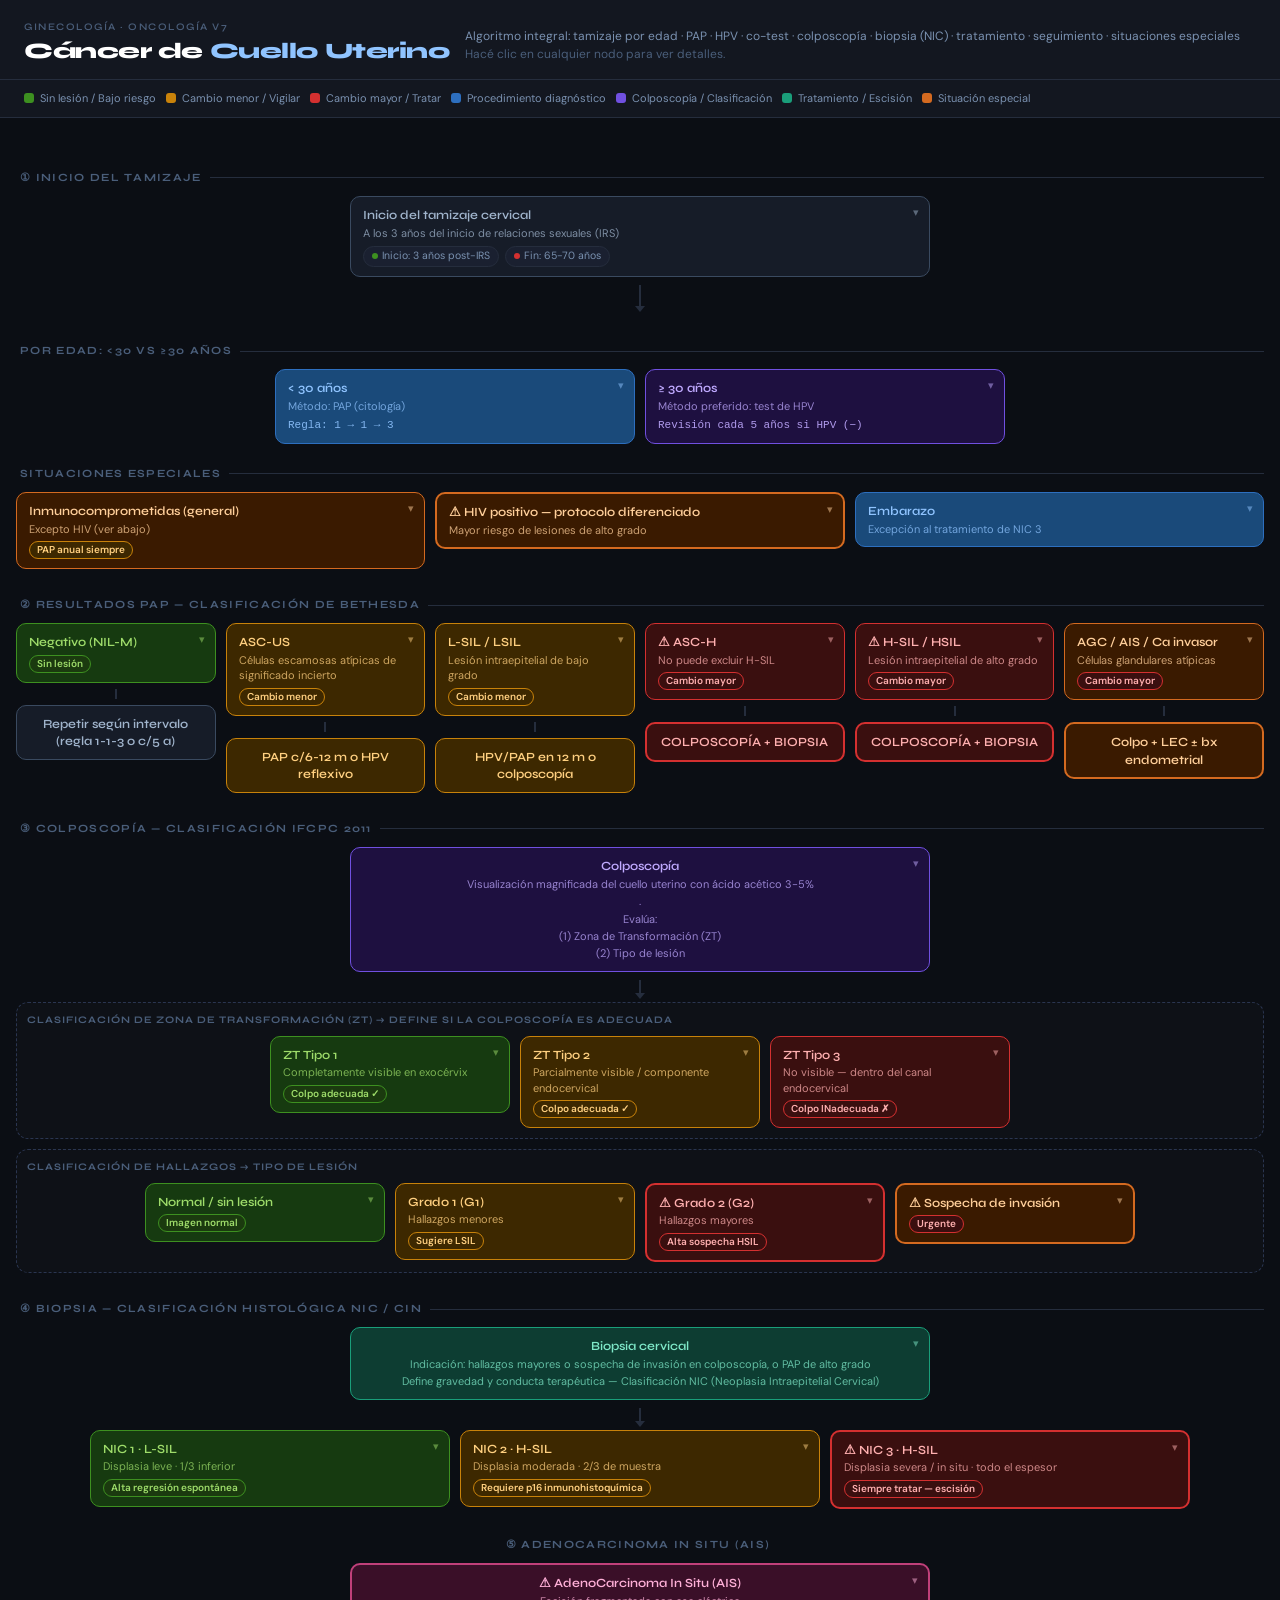
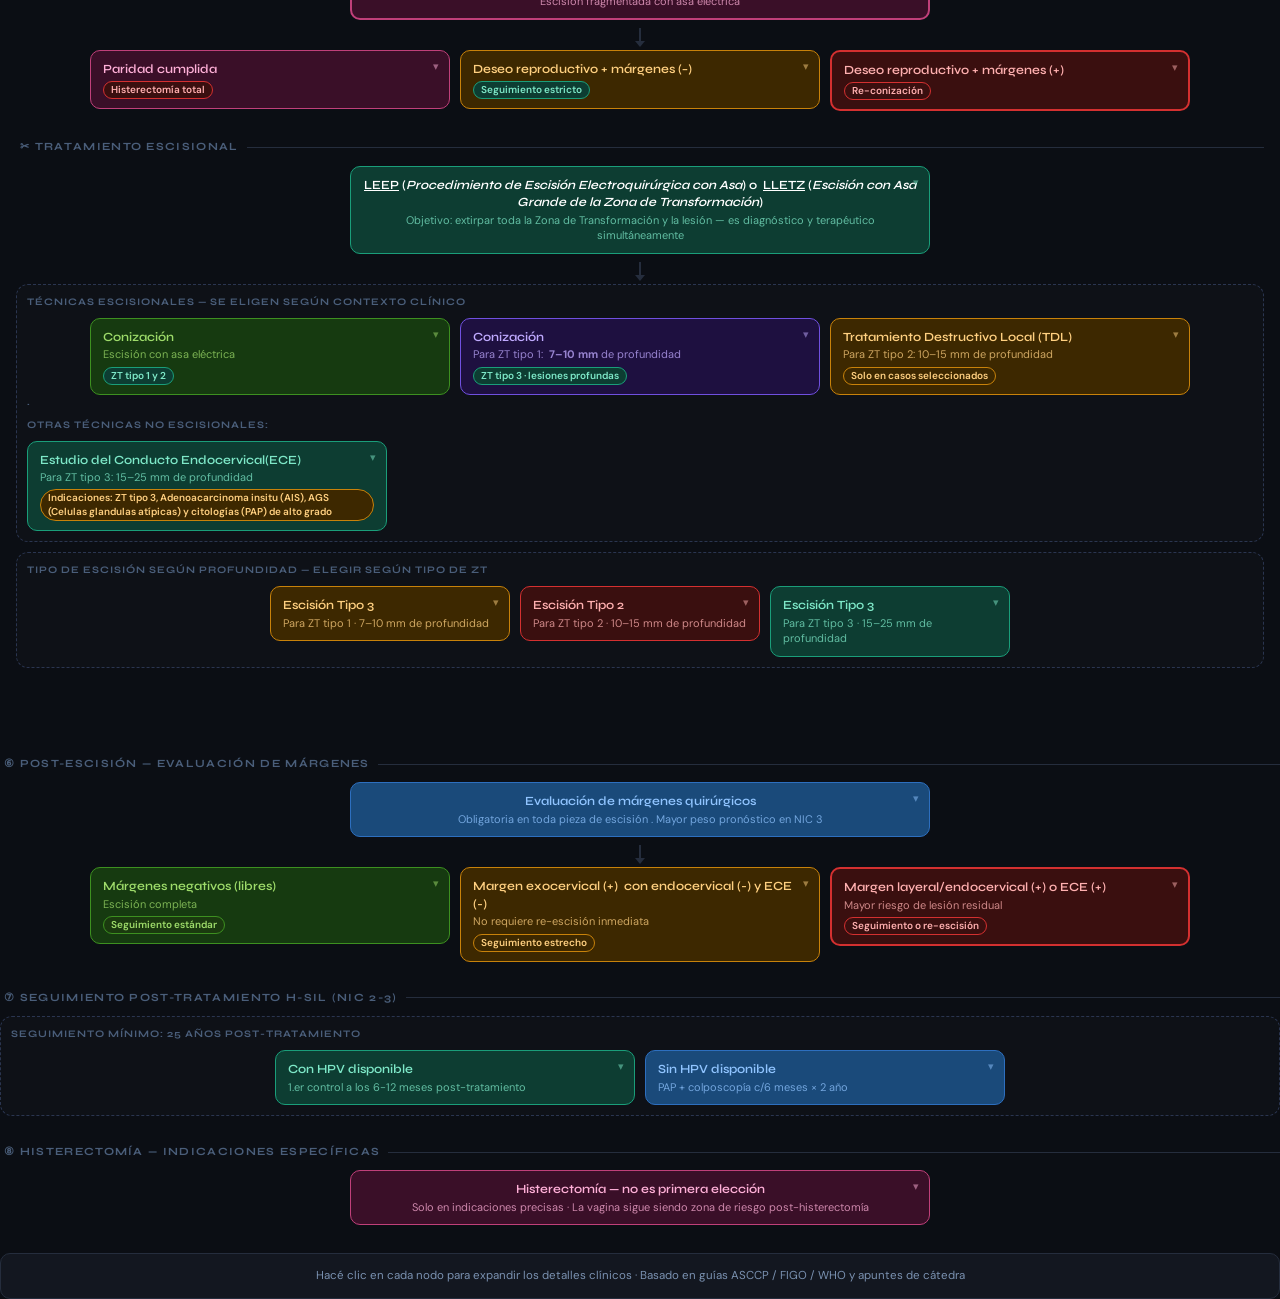
==== commit 997939a0: "Update CA_Cuello_algoritmo_V6_subir.html" ====
--- a/CA_Cuello_algoritmo_V6_subir.html
+++ b/CA_Cuello_algoritmo_V6_subir.html
@@ -405,7 +405,7 @@
 
 <div class="page-header">
   <div>
-    <div style="font-family:var(--font-head);font-size:10px;font-weight:600;letter-spacing:.15em;text-transform:uppercase;color:var(--text3);margin-bottom:4px">GINECOLOGÍA · ONCOLOGÍA V6</div>
+    <div style="font-family:var(--font-head);font-size:10px;font-weight:600;letter-spacing:.15em;text-transform:uppercase;color:var(--text3);margin-bottom:4px">GINECOLOGÍA · ONCOLOGÍA V7</div>
     <h1 class="">Cáncer de <span>Cuello Uterino</span></h1>
   </div>
   <div class="subtitle">
@@ -439,7 +439,7 @@
   <div class="center-box">
     <div class="node c-gray" onclick="tog(this,'d-inicio')">
       <div class="label">Inicio del tamizaje cervical</div>
-      <div class="sub">A los 3 años del inicio de relaciones sexuales (IRS) · mínimo 25 años</div>
+      <div class="sub">A los 3 años del inicio de relaciones sexuales (IRS)</div>
       <div class="pill-row">
         <span class="pill"><span class="dot dot-green"></span>Inicio: 3 años post-IRS</span>
         <span class="pill"><span class="dot dot-red"></span>Fin: 65-70 años</span>
@@ -447,17 +447,7 @@
       <span class="chevron">▾</span>
     </div>
     <div id="d-inicio" class="detail">
-      <h5>Cuándo NO tamizar</h5>
-      <ul>
-        <li>Menores de 25 años (aunque inicio sexual precoz)</li>
-        <li>Mayores de <b>65 años</b> si usaron HPV y tuvieron 2 HPV negativos consecutivos (separados 5 años c/u)</li>
-        <li>Mayores de <b>70 años</b> si solo usaron PAP y tuvieron 3 PAP negativos en los últimos 10 años</li>
-        <li>Histerectomía total por causa benigna (sin cuello residual)</li>
-      </ul>
-      <h5>Finalización del tamizaje</h5>
-      <ul>
-        <li><b>Con HPV:</b> 65 años — 2 HPV (-) consecutivos separados por 5 años cada uno</li>
-        <li><b>Solo PAP:</b> 70 años — 3 PAP (-) en últimos 10 años (1 cada 3 años)</li>
+      <h5><span style="letter-spacing: 0.06em;">Finalización del tamizaje</span></h5><h5><ul style="color: rgb(216, 228, 245); font-family: &quot;DM Sans&quot;, sans-serif; font-size: 12px; font-weight: 400; letter-spacing: normal; text-transform: none;"><li><span style="color: rgb(255, 255, 255); font-weight: 600;">Con HPV:</span>&nbsp;65 años — 2 HPV (-) consecutivos separados por 5 años cada uno</li><li><span style="color: rgb(255, 255, 255); font-weight: 600;">Solo PAP:</span>&nbsp;70 años — 3 PAP (-)&nbsp;&nbsp;&nbsp;consecutivos en últimos 10 años (1 cada 3 años)</li></ul><div style="color: rgb(216, 228, 245); font-family: &quot;DM Sans&quot;, sans-serif; font-size: 12px; font-weight: 400; letter-spacing: normal; text-transform: none;"><br></div></h5><h5 style="margin: 0px 0px 4px;">Cuándo NO tamizar</h5><h5><div style="color: rgb(216, 228, 245); font-family: &quot;DM Sans&quot;, sans-serif; font-size: 12px; font-weight: 400; letter-spacing: normal; text-transform: none;"><ul><li>&gt;&nbsp;<span style="color: rgb(255, 255, 255); font-weight: 600;">65 años</span>&nbsp;si solo se usó test HPV y tuvieron&nbsp;<span style="color: rgb(255, 255, 255); font-weight: 600;">2 HPV (-)</span>&nbsp;consecutivos (separados 5 años c/u)</li><li><span style="color: rgb(255, 255, 255); font-weight: 600;">&gt; 70 años</span>&nbsp;si solo se usó PAP y tuvieron&nbsp;<span style="color: rgb(255, 255, 255); font-weight: 600;">3 PAP (-)</span>&nbsp;consecutivos en los últimos 10 años (1 c/ 3 años)</li><li>Histerectomía total por causa benigna (sin cuello residual)</li></ul></div></h5><ul>
       </ul>
     </div>
   </div>
@@ -471,22 +461,15 @@
     <!-- < 30 AÑOS -->
     <div class="col col-wide">
       <div class="node c-blue" onclick="tog(this,'d-lt30')">
-        <div class="label">Menor de 30 años</div>
+        <div class="label">&lt; 30 años</div>
         <div class="sub">Método: PAP (citología)</div>
         <div class="formula">Regla: 1 → 1 → 3</div>
         <span class="chevron">▾</span>
       </div>
       <div id="d-lt30" class="detail">
-        <div class="highlight">PAP año 1 → PAP año 2 → PAP a los 3 años del 2.° → cada 3 años</div>
-        <ul>
-          <li>Alta prevalencia de HPV transitorio que se resuelve espontáneamente → no se recomienda test HPV aislado ni co-test</li>
-          <li>No usar HPV como cribado primario en menores de 30 años</li>
-        </ul>
-        <h5>Resultados del PAP &lt;30</h5>
-        <ul>
-          <li><b>PAP (−):</b> aplicar regla 1-1-3</li>
-          <li><b>Cambios menores</b> (ASC-US, LSIL): repetir PAP a los 6 meses</li>
-          <li><b>Cambios mayores</b> (ASC-H, HSIL, AGC): derivar a colposcopía + biopsia</li>
+        <div class="highlight"><span style="color: rgb(255, 255, 255); font-weight: 600;">REGLA 1-1-3:<br><u>1º PAP</u></span>&nbsp;(3 años post-IRS) →&nbsp;<span style="color: rgb(255, 255, 255); font-weight: 600;"><u>2º PAP</u></span>&nbsp;al&nbsp;<span style="color: rgb(255, 255, 255); font-weight: 600;"><u>año&nbsp;</u></span>del 1º PAP →&nbsp;<span style="color: rgb(255, 255, 255); font-weight: 600;"><u>3º PAP</u></span>&nbsp;a los&nbsp;<span style="color: rgb(255, 255, 255); font-weight: 600;"><u>3 años</u></span>&nbsp;del 2° → Y después c/ 3 años</div>
+        <ul>
+          <li style="text-align: justify;">Grupo etarioa con alta prevalencia de HPV transitorio que se resuelve espontáneamente → Por ese no se recomienda test HPV aislado ni Co-test&nbsp;&nbsp;como cribado primario en menores de 30 años</li><br><ul style="list-style-type: disc;"><li><span style="color: rgb(122, 145, 176); font-family: Syne, sans-serif; font-size: 11px; letter-spacing: 0.06em; text-transform: uppercase; font-weight: 700;">Resultados del PAP &lt;30</span></li></ul><ul style="list-style-type: disc;"><li><span style="color: rgb(255, 255, 255); font-weight: 600;">PAP&nbsp;(−):</span>&nbsp;aplicar regla 1-1-3</li><li><span style="color: rgb(255, 255, 255); font-weight: 600;">PAP con Cambios menores</span>&nbsp;(ASC-US, LSIL): repetir PAP a los&nbsp;<span style="color: rgb(255, 255, 255); font-weight: 600;"><i>6 meses</i></span></li><li><span style="color: rgb(255, 255, 255); font-weight: 600;">PAP con Cambios mayores</span>&nbsp;(ASC-H, HSIL, AGC): derivar para&nbsp;<span style="color: rgb(255, 255, 255); font-weight: 600;">colposcopía + biopsia</span></li></ul></ul><ul>
         </ul>
       </div>
     </div>
@@ -494,30 +477,13 @@
     <!-- ≥ 30 AÑOS -->
     <div class="col col-wide">
       <div class="node c-purple" onclick="tog(this,'d-gte30')">
-        <div class="label">30 años o más</div>
+        <div class="label">≥ 30 años</div>
         <div class="sub">Método preferido: test de HPV</div>
         <div class="formula">Revisión cada 5 años si HPV (−)</div>
         <span class="chevron">▾</span>
       </div>
       <div id="d-gte30" class="detail">
-        <h5>Si solo hay PAP disponible</h5>
-        <div class="ok">Aplica la regla 1-1-3 (igual que &lt;30 años)</div>
-        <h5>Si hay co-test disponible (HPV + PAP)</h5>
-        <ul>
-          <li>Solo se leen los PAP con HPV (+)</li>
-          <li>Si ambos (−): repetir en <b>5 años</b></li>
-        </ul>
-        <h5>Algoritmo HPV primario ≥30</h5>
-        <ul>
-          <li>HPV (−) → repetir en <b>5 años</b></li>
-          <li>HPV (+) → solicitar PAP</li>
-          <li>HPV (+) + PAP (+) → <b>colposcopía</b></li>
-          <li>HPV (+) + PAP (−) → repetir HPV en <b>12 meses</b></li>
-          <ul>
-            <li>HPV (+) a los 12 m → <b>colposcopía</b></li>
-            <li>HPV (−) a los 12 m → HPV en <b>5 años</b></li>
-          </ul>
-          <li>HPV (+) + PAP anormal (cualquier resultado no negativo por Bethesda) → <b>colposcopía</b></li>
+        <h5><span style="letter-spacing: 0.06em;">algoritmo_Test de hpv</span></h5><h5><ul style="color: rgb(216, 228, 245); font-family: &quot;DM Sans&quot;, sans-serif; font-size: 13px; font-weight: 400; letter-spacing: normal; text-transform: none;"><li><span style="color: rgb(255, 255, 255); font-weight: 600;">HPV (−)&nbsp;</span>→ repetir en&nbsp;<span style="color: rgb(255, 255, 255); font-weight: 600;">5 años (c/5 años)</span></li><li><span style="color: rgb(255, 255, 255); font-weight: 600;">HPV (+)</span>&nbsp;→ solicitar<span style="color: rgb(255, 255, 255); font-weight: 600;">&nbsp;PAP</span><ul><li>Si&nbsp;<span style="color: rgb(255, 255, 255); font-weight: 600;">HPV (+) + PAP (+)</span>&nbsp;→ solicitar<span style="color: rgb(255, 255, 255); font-weight: 600;">&nbsp;</span><span style="color: rgb(255, 255, 255); font-weight: 600;">colposcopía</span></li><li>Si&nbsp;<span style="color: rgb(255, 255, 255); font-weight: 600;">HPV (+) + PAP (−)</span>&nbsp;→ repetir HPV en&nbsp;<span style="color: rgb(255, 255, 255); font-weight: 600;">12 meses</span><ul><li>Si&nbsp;<span style="color: rgb(255, 255, 255); font-weight: 600;">HPV (-)&nbsp;</span>&nbsp;a los 12 m → repetir en&nbsp;<span style="color: rgb(255, 255, 255); font-weight: 600;">5 años (</span><span style="color: rgb(255, 255, 255);">si todo sale bien repetir</span><span style="color: rgb(255, 255, 255); font-weight: 600;">&nbsp;</span><span style="color: rgb(255, 255, 255);">c/5 años</span><span style="color: rgb(255, 255, 255); font-weight: 600;">)</span>.</li><li>Si&nbsp;<span style="color: rgb(255, 255, 255); font-weight: 600;">HPV (+)</span>&nbsp;a los 12 m → solicitar&nbsp;<span style="color: rgb(255, 255, 255); font-weight: 600;">colposcopía</span></li></ul></li><li>Si&nbsp;<span style="color: rgb(255, 255, 255); font-weight: 600;"><u>HPV (+) + PAP anormal</u></span>&nbsp;(cualquier resultado no negativo por Bethesda) → solciitar&nbsp;&nbsp;<span style="color: rgb(255, 255, 255); font-weight: 600;">colposcopía</span></li></ul></li></ul><div style="color: rgb(216, 228, 245); font-family: &quot;DM Sans&quot;, sans-serif; font-size: 13px; font-weight: 400; letter-spacing: normal; text-transform: none;"><font color="#ffffff"><span style="font-weight: 600;"><br></span></font></div></h5><h5 style="margin: 8px 0px 4px;"><u>Si hay co-test</u>&nbsp;disponible (HPV + PAP)</h5><h5><div style="color: rgb(216, 228, 245); font-family: &quot;DM Sans&quot;, sans-serif; font-size: 13px; font-weight: 400; letter-spacing: normal; text-transform: none;"><ul><li><span style="color: rgb(255, 255, 255); font-weight: 600;">Solo se leen los PAP con HPV (+)</span></li><li>Si ambos (−): repetir en&nbsp;<span style="color: rgb(255, 255, 255); font-weight: 600;">5 años</span></li></ul><div><font color="#ffffff"><span style="font-weight: 600;"><br></span></font></div></div></h5><h5 style="margin: 0px 0px 4px;">Si&nbsp;<u>solo hay PAP</u>&nbsp;disponible</h5><h5><div style="color: rgb(216, 228, 245); font-family: &quot;DM Sans&quot;, sans-serif; font-size: 13px; font-weight: 400; letter-spacing: normal; text-transform: none;"><div class="ok">Aplica la regla 1-1-3 (igual que &lt;30 años)</div></div></h5><h5><u><br></u></h5><h5><div style="color: rgb(216, 228, 245); font-family: &quot;DM Sans&quot;, sans-serif; font-size: 13px; font-weight: 400; letter-spacing: normal; text-transform: none;"></div></h5><h5 style="box-sizing: border-box; margin: 10px 0px 4px; padding: 0px; font-family: Syne, sans-serif; font-size: 11px; font-weight: 700; letter-spacing: 0.06em; text-transform: uppercase; color: rgb(122, 145, 176);"><br style="box-sizing: border-box; margin: 0px; padding: 0px;"></h5><ul>
         </ul>
       </div>
     </div>
@@ -1288,28 +1254,23 @@
 
 <!-- /wrap -->
 
-/* ── TOOLBAR ── */
-/* ── NODE: chevron safe zone ── */
-.node .chevron { right: 32px; }
-
-/* ── TOAST ── */
-@keyframes toastIn {
-  from { opacity:0; transform:translateX(-50%) translateY(8px); }
-  to   { opacity:1; transform:translateX(-50%) translateY(0); }
-}
-</style>
+<!-- ══════════════════════════════════════════
+     EDITOR OVERLAY
+══════════════════════════════════════════ -->
+
+
+
+
+
+
+
+
 
 <script>
 function tog(el, id) {
-  const d = document.getElementById(id);
+  var d = document.getElementById(id);
   if (!d) return;
-  const isOpen = d.classList.contains('open');
+  var isOpen = d.classList.contains('open');
   d.classList.toggle('open');
   el.classList.toggle('expanded', !isOpen);
-}
-
-// ═══════════════════════════════════════════
-</script>
-
-
-</body></html>+}</script></body></html>
